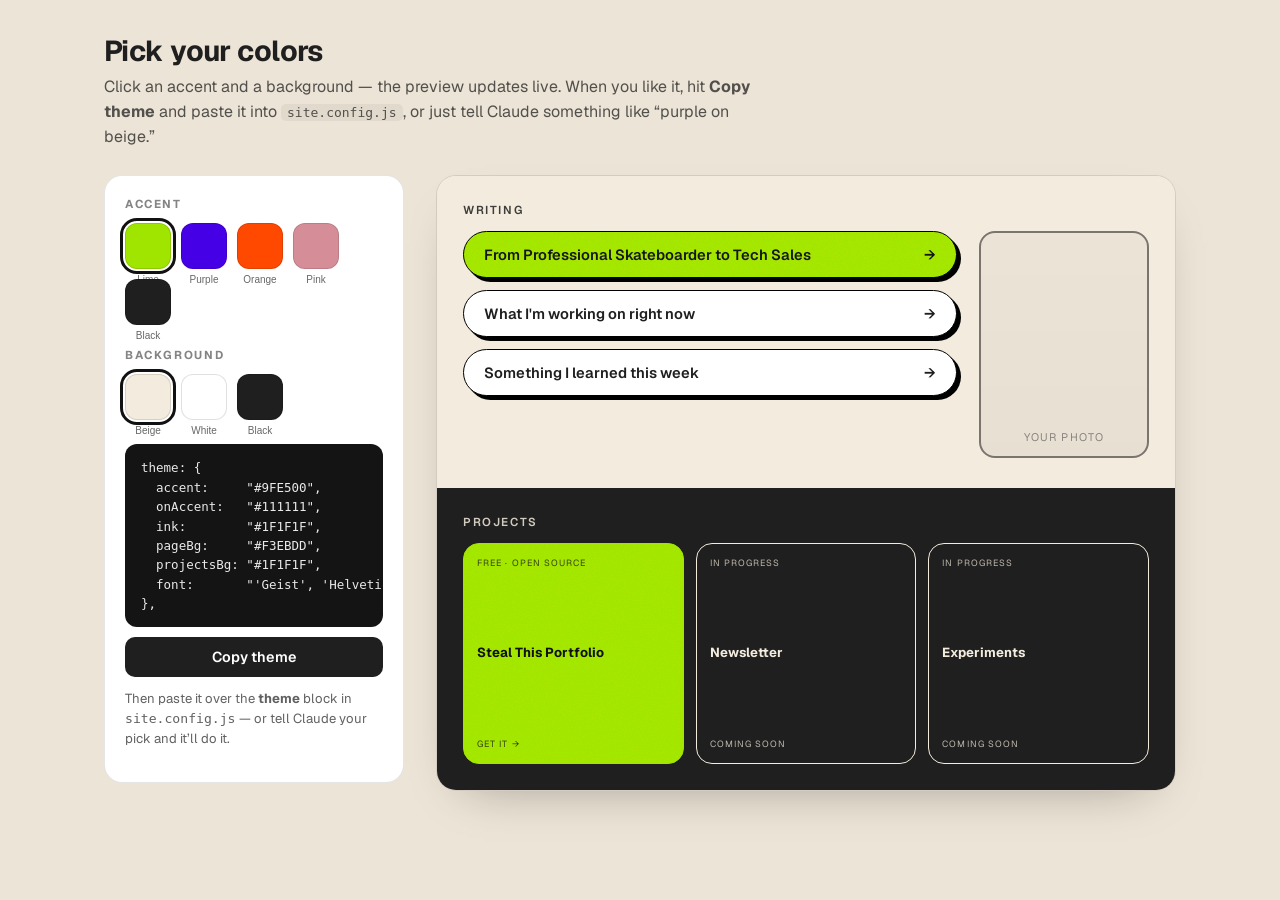
==== style-kit.html @ 737b5fc8 "Add self-contained style-kit.html color picker; skill references it Ships a click-to-preview color p" ====
<!DOCTYPE html>
<html lang="en">
<head>
<meta charset="utf-8">
<meta name="viewport" content="width=device-width, initial-scale=1">
<title>Pick your colors — Steal This Portfolio</title>
<style>
  @font-face{font-family:"Geist";src:url("assets/geist-sans.woff2") format("woff2");font-weight:100 900;font-display:swap}
  :root{
    --accent:#9FE500; --on-accent:#111111; --ink:#1F1F1F; --page-bg:#F3EBDD; --projects-bg:#1F1F1F;
    --grain:url("data:image/svg+xml,%3Csvg xmlns='http://www.w3.org/2000/svg' width='140' height='140'%3E%3Cfilter id='n'%3E%3CfeTurbulence type='fractalNoise' baseFrequency='0.8' numOctaves='2' stitchTiles='stitch'/%3E%3C/filter%3E%3Crect width='100%25' height='100%25' filter='url(%23n)'/%3E%3C/svg%3E");
  }
  *{box-sizing:border-box}
  body{margin:0;font-family:"Geist","Helvetica Neue",Helvetica,Arial,sans-serif;background:#ECE4D6;color:#1F1F1F;-webkit-font-smoothing:antialiased}
  .wrap{max-width:1120px;margin:0 auto;padding:32px 24px 64px}
  .head h1{font-size:1.8rem;letter-spacing:-.02em;margin:0 0 6px}
  .head p{margin:0 0 26px;max-width:60ch;opacity:.75;line-height:1.55}
  .head code{background:#00000010;padding:1px 6px;border-radius:5px}
  .layout{display:grid;grid-template-columns:300px 1fr;gap:32px;align-items:start}
  @media (max-width:820px){ .layout{grid-template-columns:1fr} }

  /* controls */
  .panel{background:#fff;border:1px solid #0000001a;border-radius:18px;padding:20px}
  .panel h3{font-size:.72rem;letter-spacing:.14em;text-transform:uppercase;opacity:.55;margin:0 0 12px}
  .panel h3:not(:first-child){margin-top:22px}
  .swatches{display:flex;gap:10px;flex-wrap:wrap}
  .sw{width:46px;height:46px;border-radius:12px;border:1px solid #0000001f;cursor:pointer;position:relative;transition:transform .12s ease}
  .sw:hover{transform:translateY(-2px)}
  .sw[aria-selected="true"]{outline:3px solid #111;outline-offset:2px}
  .sw span{position:absolute;top:100%;left:50%;transform:translateX(-50%);margin-top:6px;font-size:10px;white-space:nowrap;opacity:.6}
  .swrow{display:flex;gap:10px;flex-wrap:wrap;margin-bottom:18px}

  .out{margin-top:24px;background:#141414;color:#e9e9e9;border-radius:12px;padding:14px 16px;font-family:ui-monospace,SFMono-Regular,Menlo,monospace;font-size:12.5px;line-height:1.55;white-space:pre;overflow:auto}
  .copy{margin-top:10px;width:100%;padding:11px;border:none;border-radius:10px;background:#1F1F1F;color:#fff;font-family:inherit;font-size:.9rem;font-weight:600;cursor:pointer;transition:opacity .15s ease}
  .copy:hover{opacity:.85}
  .tell{margin-top:12px;font-size:.82rem;line-height:1.5;opacity:.7}
  .tell b{opacity:1}

  /* live preview — mirrors the real site */
  .preview{border-radius:20px;overflow:hidden;border:1px solid #0000001a;box-shadow:0 20px 50px -30px #0006}
  .pv-sec1{background:var(--page-bg);color:var(--ink);padding:26px 26px 30px}
  .pv-lab{font-size:.72rem;font-weight:600;letter-spacing:.14em;text-transform:uppercase;opacity:.85;margin:0 0 14px}
  .pv-hero{display:grid;grid-template-columns:1fr 170px;gap:22px;align-items:stretch}
  .pv-cards{display:flex;flex-direction:column;gap:12px}
  .pv-pill{background:#fff;color:#1F1F1F;border:1px solid #000;border-radius:999px;box-shadow:4px 4px 0 0 #000;padding:13px 20px;font-weight:600;font-size:.92rem;display:flex;justify-content:space-between;align-items:center}
  .pv-pill.hot{background:var(--accent);color:var(--on-accent);position:relative;overflow:hidden}
  .pv-pill.hot::after{content:"";position:absolute;inset:0;background:var(--grain);background-size:130px;mix-blend-mode:soft-light;opacity:.55}
  .pv-photo{border:2px solid #000;border-radius:16px;aspect-ratio:3/4;background:linear-gradient(#00000010,#00000018);display:flex;align-items:flex-end;justify-content:center;padding-bottom:12px;font-size:11px;letter-spacing:.1em;text-transform:uppercase;opacity:.5}
  .pv-sec2{background:var(--projects-bg);color:var(--page-bg);padding:26px}
  .pv-grid{display:grid;grid-template-columns:repeat(3,1fr);gap:12px;margin-top:12px}
  .pv-card{aspect-ratio:1/1;border:1px solid currentColor;border-radius:16px;padding:13px;display:flex;flex-direction:column;justify-content:space-between;font-size:11px}
  .pv-card .t{font-weight:700;font-size:.82rem;line-height:1.1}
  .pv-card.live{background:var(--accent);color:var(--on-accent);border-color:var(--accent);position:relative;overflow:hidden}
  .pv-card.live::after{content:"";position:absolute;inset:0;background:var(--grain);background-size:150px;mix-blend-mode:soft-light;opacity:.5}
  .pv-card.live *{position:relative;z-index:1}
  .pv-eyebrow{font-size:9px;letter-spacing:.12em;text-transform:uppercase;opacity:.75}
</style>
</head>
<body>
<div class="wrap">
  <div class="head">
    <h1>Pick your colors</h1>
    <p>Click an accent and a background — the preview updates live. When you like it, hit <b>Copy theme</b> and paste it into <code>site.config.js</code>, or just tell Claude something like “purple on beige.”</p>
  </div>

  <div class="layout">
    <div class="panel">
      <h3>Accent</h3>
      <div class="swrow" id="accents"></div>
      <h3>Background</h3>
      <div class="swrow" id="bgs"></div>
      <div class="out" id="out"></div>
      <button class="copy" id="copy">Copy theme</button>
      <p class="tell">Then paste it over the <b>theme</b> block in <code>site.config.js</code> — or tell Claude your pick and it’ll do it.</p>
    </div>

    <div class="preview">
      <div class="pv-sec1">
        <p class="pv-lab">Writing</p>
        <div class="pv-hero">
          <div class="pv-cards">
            <div class="pv-pill hot"><span>From Professional Skateboarder to Tech Sales</span><span>→</span></div>
            <div class="pv-pill"><span>What I'm working on right now</span><span>→</span></div>
            <div class="pv-pill"><span>Something I learned this week</span><span>→</span></div>
          </div>
          <div class="pv-photo">Your photo</div>
        </div>
      </div>
      <div class="pv-sec2">
        <p class="pv-lab">Projects</p>
        <div class="pv-grid">
          <div class="pv-card live"><span class="pv-eyebrow">Free · Open source</span><span class="t">Steal This Portfolio</span><span class="pv-eyebrow">Get it →</span></div>
          <div class="pv-card"><span class="pv-eyebrow">In progress</span><span class="t">Newsletter</span><span class="pv-eyebrow">Coming soon</span></div>
          <div class="pv-card"><span class="pv-eyebrow">In progress</span><span class="t">Experiments</span><span class="pv-eyebrow">Coming soon</span></div>
        </div>
      </div>
    </div>
  </div>
</div>

<script>
  const ACCENTS = [
    { name:"Lime",   accent:"#9FE500", on:"#111111" },
    { name:"Purple", accent:"#4600E5", on:"#FFFFFF" },
    { name:"Orange", accent:"#FF4800", on:"#FFFFFF" },
    { name:"Pink",   accent:"#D58E97", on:"#1F1F1F" },
    { name:"Black",  accent:"#1F1F1F", on:"#F3EBDD" },
  ];
  const BGS = [
    { name:"Beige", bg:"#F3EBDD", ink:"#1F1F1F", projects:"#1F1F1F" },
    { name:"White", bg:"#FFFFFF", ink:"#1F1F1F", projects:"#1F1F1F" },
    { name:"Black", bg:"#1F1F1F", ink:"#F3EBDD", projects:"#000000" },
  ];
  const FONT = "'Geist', 'Helvetica Neue', Helvetica, Arial, sans-serif";
  let ai = 0, bi = 0;
  const root = document.documentElement.style;

  function build(containerId, list, key, getColor, onPick){
    const c = document.getElementById(containerId);
    list.forEach((item, i) => {
      const b = document.createElement("button");
      b.className = "sw";
      b.style.background = getColor(item);
      b.title = item.name;
      b.innerHTML = '<span>' + item.name + '</span>';
      b.addEventListener("click", () => { onPick(i); render(); });
      c.appendChild(b);
    });
  }

  function render(){
    const a = ACCENTS[ai], b = BGS[bi];
    root.setProperty("--accent", a.accent);
    root.setProperty("--on-accent", a.on);
    root.setProperty("--page-bg", b.bg);
    root.setProperty("--ink", b.ink);
    root.setProperty("--projects-bg", b.projects);
    document.querySelectorAll("#accents .sw").forEach((el,i)=>el.setAttribute("aria-selected", i===ai));
    document.querySelectorAll("#bgs .sw").forEach((el,i)=>el.setAttribute("aria-selected", i===bi));
    document.getElementById("out").textContent =
`theme: {
  accent:     "${a.accent}",
  onAccent:   "${a.on}",
  ink:        "${b.ink}",
  pageBg:     "${b.bg}",
  projectsBg: "${b.projects}",
  font:       "${FONT}",
},`;
  }

  build("accents", ACCENTS, "a", it=>it.accent, i=>ai=i);
  build("bgs", BGS, "b", it=>it.bg, i=>bi=i);
  render();

  document.getElementById("copy").addEventListener("click", (e)=>{
    navigator.clipboard.writeText(document.getElementById("out").textContent).then(()=>{
      const btn = e.target; const t = btn.textContent;
      btn.textContent = "Copied ✓";
      setTimeout(()=>btn.textContent = t, 1400);
    }).catch(()=>{});
  });
</script>
</body>
</html>
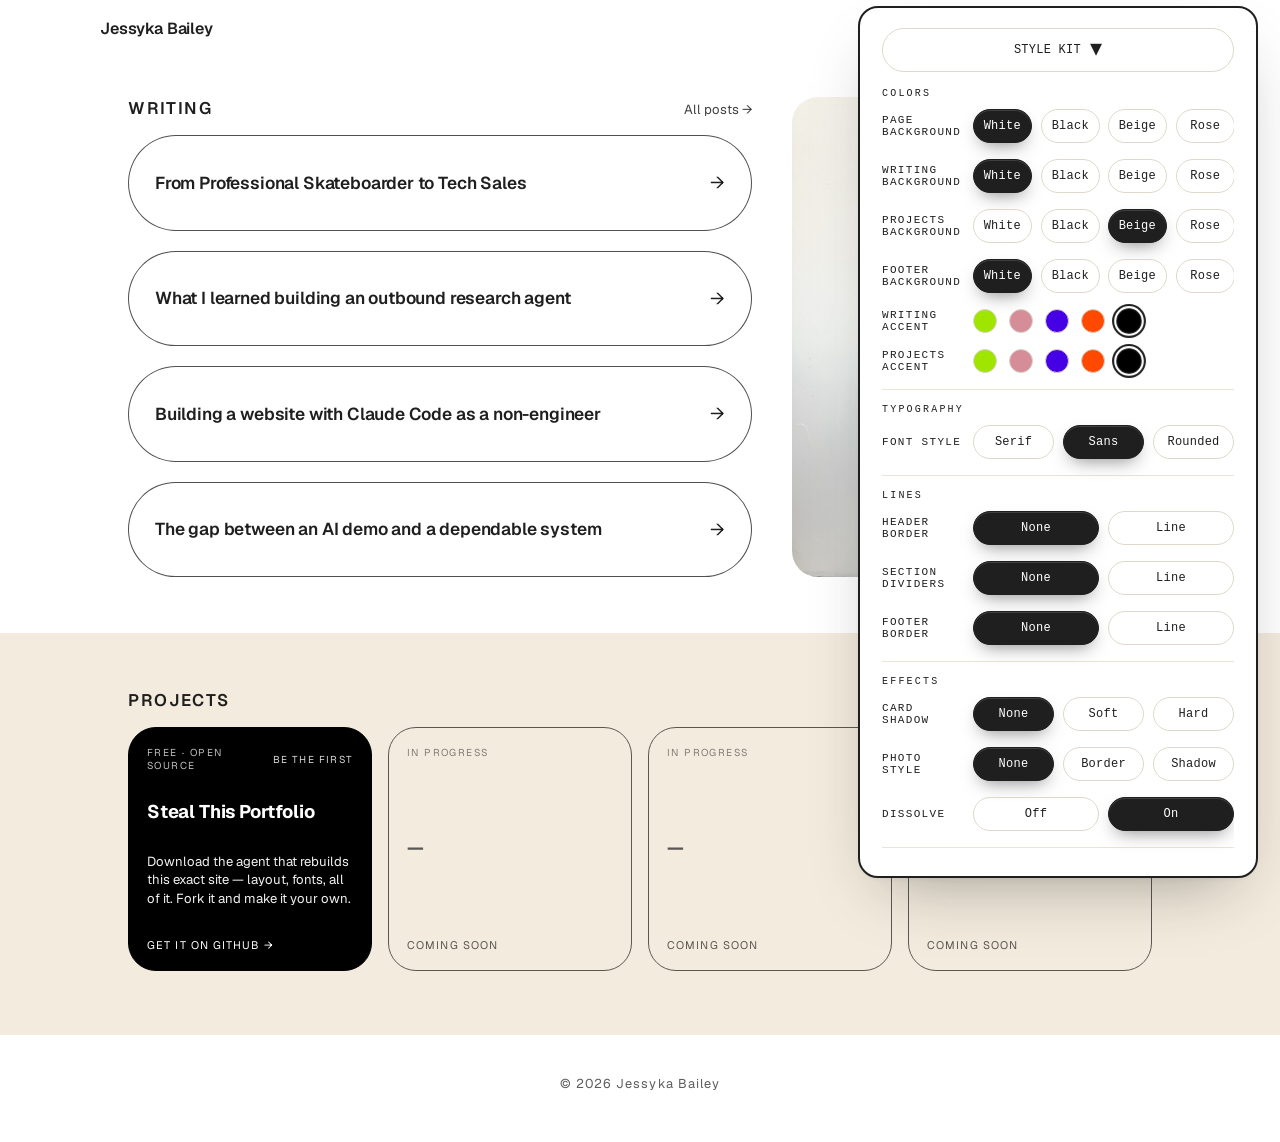
==== commit 435609c6: "Replace style-kit.html with the full Style Kit (matches the design lab) Ships the complete interacti" ====
--- a/style-kit.html
+++ b/style-kit.html
@@ -3,162 +3,434 @@
 <head>
 <meta charset="utf-8">
 <meta name="viewport" content="width=device-width, initial-scale=1">
-<title>Pick your colors — Steal This Portfolio</title>
-<style>
-  @font-face{font-family:"Geist";src:url("assets/geist-sans.woff2") format("woff2");font-weight:100 900;font-display:swap}
-  :root{
-    --accent:#9FE500; --on-accent:#111111; --ink:#1F1F1F; --page-bg:#F3EBDD; --projects-bg:#1F1F1F;
-    --grain:url("data:image/svg+xml,%3Csvg xmlns='http://www.w3.org/2000/svg' width='140' height='140'%3E%3Cfilter id='n'%3E%3CfeTurbulence type='fractalNoise' baseFrequency='0.8' numOctaves='2' stitchTiles='stitch'/%3E%3C/filter%3E%3Crect width='100%25' height='100%25' filter='url(%23n)'/%3E%3C/svg%3E");
-  }
-  *{box-sizing:border-box}
-  body{margin:0;font-family:"Geist","Helvetica Neue",Helvetica,Arial,sans-serif;background:#ECE4D6;color:#1F1F1F;-webkit-font-smoothing:antialiased}
-  .wrap{max-width:1120px;margin:0 auto;padding:32px 24px 64px}
-  .head h1{font-size:1.8rem;letter-spacing:-.02em;margin:0 0 6px}
-  .head p{margin:0 0 26px;max-width:60ch;opacity:.75;line-height:1.55}
-  .head code{background:#00000010;padding:1px 6px;border-radius:5px}
-  .layout{display:grid;grid-template-columns:300px 1fr;gap:32px;align-items:start}
-  @media (max-width:820px){ .layout{grid-template-columns:1fr} }
-
-  /* controls */
-  .panel{background:#fff;border:1px solid #0000001a;border-radius:18px;padding:20px}
-  .panel h3{font-size:.72rem;letter-spacing:.14em;text-transform:uppercase;opacity:.55;margin:0 0 12px}
-  .panel h3:not(:first-child){margin-top:22px}
-  .swatches{display:flex;gap:10px;flex-wrap:wrap}
-  .sw{width:46px;height:46px;border-radius:12px;border:1px solid #0000001f;cursor:pointer;position:relative;transition:transform .12s ease}
-  .sw:hover{transform:translateY(-2px)}
-  .sw[aria-selected="true"]{outline:3px solid #111;outline-offset:2px}
-  .sw span{position:absolute;top:100%;left:50%;transform:translateX(-50%);margin-top:6px;font-size:10px;white-space:nowrap;opacity:.6}
-  .swrow{display:flex;gap:10px;flex-wrap:wrap;margin-bottom:18px}
-
-  .out{margin-top:24px;background:#141414;color:#e9e9e9;border-radius:12px;padding:14px 16px;font-family:ui-monospace,SFMono-Regular,Menlo,monospace;font-size:12.5px;line-height:1.55;white-space:pre;overflow:auto}
-  .copy{margin-top:10px;width:100%;padding:11px;border:none;border-radius:10px;background:#1F1F1F;color:#fff;font-family:inherit;font-size:.9rem;font-weight:600;cursor:pointer;transition:opacity .15s ease}
-  .copy:hover{opacity:.85}
-  .tell{margin-top:12px;font-size:.82rem;line-height:1.5;opacity:.7}
-  .tell b{opacity:1}
-
-  /* live preview — mirrors the real site */
-  .preview{border-radius:20px;overflow:hidden;border:1px solid #0000001a;box-shadow:0 20px 50px -30px #0006}
-  .pv-sec1{background:var(--page-bg);color:var(--ink);padding:26px 26px 30px}
-  .pv-lab{font-size:.72rem;font-weight:600;letter-spacing:.14em;text-transform:uppercase;opacity:.85;margin:0 0 14px}
-  .pv-hero{display:grid;grid-template-columns:1fr 170px;gap:22px;align-items:stretch}
-  .pv-cards{display:flex;flex-direction:column;gap:12px}
-  .pv-pill{background:#fff;color:#1F1F1F;border:1px solid #000;border-radius:999px;box-shadow:4px 4px 0 0 #000;padding:13px 20px;font-weight:600;font-size:.92rem;display:flex;justify-content:space-between;align-items:center}
-  .pv-pill.hot{background:var(--accent);color:var(--on-accent);position:relative;overflow:hidden}
-  .pv-pill.hot::after{content:"";position:absolute;inset:0;background:var(--grain);background-size:130px;mix-blend-mode:soft-light;opacity:.55}
-  .pv-photo{border:2px solid #000;border-radius:16px;aspect-ratio:3/4;background:linear-gradient(#00000010,#00000018);display:flex;align-items:flex-end;justify-content:center;padding-bottom:12px;font-size:11px;letter-spacing:.1em;text-transform:uppercase;opacity:.5}
-  .pv-sec2{background:var(--projects-bg);color:var(--page-bg);padding:26px}
-  .pv-grid{display:grid;grid-template-columns:repeat(3,1fr);gap:12px;margin-top:12px}
-  .pv-card{aspect-ratio:1/1;border:1px solid currentColor;border-radius:16px;padding:13px;display:flex;flex-direction:column;justify-content:space-between;font-size:11px}
-  .pv-card .t{font-weight:700;font-size:.82rem;line-height:1.1}
-  .pv-card.live{background:var(--accent);color:var(--on-accent);border-color:var(--accent);position:relative;overflow:hidden}
-  .pv-card.live::after{content:"";position:absolute;inset:0;background:var(--grain);background-size:150px;mix-blend-mode:soft-light;opacity:.5}
-  .pv-card.live *{position:relative;z-index:1}
-  .pv-eyebrow{font-size:9px;letter-spacing:.12em;text-transform:uppercase;opacity:.75}
-</style>
+<title>Style Kit</title>
 </head>
 <body>
-<div class="wrap">
-  <div class="head">
-    <h1>Pick your colors</h1>
-    <p>Click an accent and a background — the preview updates live. When you like it, hit <b>Copy theme</b> and paste it into <code>site.config.js</code>, or just tell Claude something like “purple on beige.”</p>
-  </div>
-
-  <div class="layout">
-    <div class="panel">
-      <h3>Accent</h3>
-      <div class="swrow" id="accents"></div>
-      <h3>Background</h3>
-      <div class="swrow" id="bgs"></div>
-      <div class="out" id="out"></div>
-      <button class="copy" id="copy">Copy theme</button>
-      <p class="tell">Then paste it over the <b>theme</b> block in <code>site.config.js</code> — or tell Claude your pick and it’ll do it.</p>
-    </div>
-
-    <div class="preview">
-      <div class="pv-sec1">
-        <p class="pv-lab">Writing</p>
-        <div class="pv-hero">
-          <div class="pv-cards">
-            <div class="pv-pill hot"><span>From Professional Skateboarder to Tech Sales</span><span>→</span></div>
-            <div class="pv-pill"><span>What I'm working on right now</span><span>→</span></div>
-            <div class="pv-pill"><span>Something I learned this week</span><span>→</span></div>
+<style>
+  @font-face{font-family:"Geist";src:url([data-uri]) format("woff2");font-weight:100 900;font-style:normal;font-display:swap}
+  @font-face{font-family:"Lora";src:url([data-uri]) format("woff2");font-weight:400 700;font-style:normal;font-display:swap}
+
+  @font-face{font-family:"Nunito";src:url([data-uri]) format("woff2");font-weight:200 900;font-style:normal;font-display:swap}
+
+  #app{
+    --accent:#000000; --on:#ffffff; --accent-p:#000000; --on-p:#ffffff;
+    --s1bg:#FFFFFF; --s1tx:#1F1F1F;      /* Section 1 — Writing */
+    --s2bg:#F3EBDD; --s2tx:#1F1F1F;      /* Section 2 — Projects */
+    --pagebg:#FFFFFF; --pagetx:#1F1F1F;  /* Page (header sits on this) */
+    --fbg:#FFFFFF; --ftx:#1F1F1F;        /* Footer */
+    --font:"Geist","Helvetica Neue",Helvetica,Arial,sans-serif;
+    --tracking:0em;
+    --pill-shadow:none;
+    --pill-border:color-mix(in srgb, var(--s1tx) 78%, transparent);
+    --pill-hover-shadow:0 16px 40px -18px color-mix(in srgb, var(--accent) 65%, transparent);
+    --photo-border:none;
+    --photo-shadow:none;
+    --uimono:"SFMono-Regular",Menlo,Consolas,monospace;
+    --grain:url("data:image/svg+xml,%3Csvg xmlns='http://www.w3.org/2000/svg' width='140' height='140'%3E%3Cfilter id='n'%3E%3CfeTurbulence type='fractalNoise' baseFrequency='0.8' numOctaves='2' stitchTiles='stitch'/%3E%3C/filter%3E%3Crect width='100%25' height='100%25' filter='url(%23n)'/%3E%3C/svg%3E");
+    font-family:var(--font); letter-spacing:var(--tracking); -webkit-font-smoothing:antialiased; background:var(--pagebg);
+  }
+  #app[data-shadow="soft"]{ --pill-shadow:0 10px 26px -10px rgba(0,0,0,.42); }
+  #app[data-shadow="hard"]{ --pill-shadow:5px 5px 0 0 #000; --pill-border:#000; --pill-hover-shadow:7px 7px 0 0 #000; }
+  /* Writing section black: flip pill shadows to white so they stay visible */
+  #app[data-s1="#1F1F1F"][data-shadow="soft"]{ --pill-shadow:0 10px 26px -10px rgba(255,255,255,.55); --pill-border:#000; }
+  #app[data-s1="#1F1F1F"][data-shadow="hard"]{ --pill-shadow:5px 5px 0 0 #fff; --pill-border:#000; --pill-hover-shadow:7px 7px 0 0 #fff; }
+  /* keep the black stroke on hover too, so the shadow still reads */
+  #app[data-s1="#1F1F1F"]:not([data-shadow="off"]) .post:hover,
+  #app[data-s1="#1F1F1F"]:not([data-shadow="off"]) .post:focus-visible{ border-color:#000; }
+  #app[data-photo="border"]{ --photo-border:2px solid #000; }
+  #app[data-photo="shadow"]{ --photo-shadow:8px 8px 0 0 #000; --photo-border:2px solid #000; }
+  /* Writing section black: photo shadow flips white (black border stays as the stroke) */
+  #app[data-s1="#1F1F1F"][data-photo="shadow"]{ --photo-shadow:8px 8px 0 0 #fff; }
+  *{box-sizing:border-box}
+  html,body{margin:0}
+  #fx{position:fixed; inset:0; pointer-events:none; z-index:50}
+  .wrap{max-width:1080px; margin:0 auto; padding:0 28px}
+  @media (max-width:560px){ .wrap{padding:0 18px} .sec1{padding:20px 0 40px} .sec2{padding:40px 0 46px} .site-header{margin:4px} }
+
+  .sec{width:100%; transition:background .3s ease, color .3s ease}
+  .sec1{background:var(--s1bg); color:var(--s1tx); padding:10px 0 56px}
+  .sec2{background:var(--s2bg); color:var(--s2tx); padding:56px 0 64px}
+
+  .site-header{padding:18px 0; background:transparent; color:var(--pagetx); transition:color .3s ease}
+  #app[data-hdiv="line"] .site-header{border-bottom:1.5px solid #000}
+  .topbar{display:flex; align-items:center; justify-content:space-between; gap:16px; flex-wrap:wrap; padding:0}
+  .brand{font-weight:600; font-size:1rem; letter-spacing:-.01em; color:inherit; text-decoration:none}
+  .brand:hover{opacity:.65}
+  .nav{display:flex; gap:20px; flex-wrap:wrap}
+  .nav a{font-size:.9rem; color:inherit; text-decoration:none; opacity:.9}
+  .nav a:hover{opacity:1; text-decoration:underline; text-underline-offset:3px}
+  .nav a[aria-current]{opacity:.6}
+
+  .lab{font-size:1.05rem; font-weight:600; letter-spacing:.1em; text-transform:uppercase; opacity:1; margin:0}
+
+  .hero{display:grid; grid-template-columns:1fr 360px; gap:40px; align-items:stretch; padding:30px 0 0}
+  @media (max-width:760px){ .hero{grid-template-columns:1fr; gap:22px} .photo{order:-1} }
+
+  .writing{display:flex; flex-direction:column; min-height:100%}
+  .whead{display:flex; align-items:baseline; justify-content:space-between; margin-bottom:16px}
+  .whead .all{font-size:.82rem}
+  .all a{color:inherit; text-decoration:none; opacity:.85}
+  .all a:hover{opacity:1; text-decoration:underline; text-underline-offset:3px}
+
+  .cards{display:flex; flex-direction:column; gap:20px; flex:1}
+  .post{
+    position:relative; isolation:isolate; overflow:hidden; border-radius:999px;
+    flex:1; min-height:0; text-decoration:none;
+    background:#ffffff; color:#1F1F1F; border:1px solid var(--pill-border);
+    padding:15px 26px; display:flex; flex-direction:row; align-items:center; gap:14px;
+    box-shadow:var(--pill-shadow);
+    transition:transform .2s cubic-bezier(.3,.7,.3,1), background .2s cubic-bezier(.3,.7,.3,1), color .18s ease, border-color .18s ease, box-shadow .2s cubic-bezier(.3,.7,.3,1);
+  }
+  .post::before{content:""; position:absolute; inset:0; background:var(--grain); background-size:150px; mix-blend-mode:soft-light; opacity:0; z-index:0; pointer-events:none; transition:opacity .2s cubic-bezier(.3,.7,.3,1)}
+  .post > span{position:relative; z-index:1}
+  .post .t{flex:1; font-size:1.08rem; font-weight:600; letter-spacing:calc(-0.01em + var(--tracking)); line-height:1.18}
+  .post .arw{font-size:1.15rem; transition:transform .2s cubic-bezier(.3,.7,.3,1)}
+  .post:hover, .post:focus-visible{
+    background:var(--accent); color:var(--on); border-color:#1F1F1F;
+    transform:scale(1.02) translateY(-2px); box-shadow:var(--pill-hover-shadow); outline:none;
+    transition:transform .85s cubic-bezier(.22,1,.36,1), background .85s cubic-bezier(.22,1,.36,1), color .75s cubic-bezier(.22,1,.36,1), border-color .75s cubic-bezier(.22,1,.36,1), box-shadow .9s cubic-bezier(.22,1,.36,1);
+  }
+  .post:hover::before, .post:focus-visible::before{opacity:.6; transition:opacity .85s cubic-bezier(.22,1,.36,1)}
+  .post:hover .arw{transform:translateX(4px); transition:transform .85s cubic-bezier(.22,1,.36,1)}
+
+  .photo{overflow:hidden; border-radius:26px; aspect-ratio:3/4; border:var(--photo-border); box-shadow:var(--photo-shadow)}
+  .photo img{width:100%; height:100%; object-fit:cover; object-position:center 40%; display:block}
+  @media (max-width:760px){ .photo{aspect-ratio:4/5} }
+
+  .projgrid{display:grid; grid-template-columns:repeat(4,1fr); gap:16px; margin-top:0}
+  @media (max-width:760px){ .projgrid{grid-template-columns:repeat(2,1fr)} }
+  @media (max-width:440px){ .projgrid{grid-template-columns:1fr} }
+  .proj{
+    position:relative; isolation:isolate; overflow:hidden;
+    aspect-ratio:1/1; border-radius:28px; border:1px solid currentColor; text-decoration:none; color:inherit;
+    padding:18px; display:flex; flex-direction:column; justify-content:space-between;
+    transition:transform .2s cubic-bezier(.3,.7,.3,1), box-shadow .2s cubic-bezier(.3,.7,.3,1);
+  }
+  .proj > *{position:relative; z-index:1}
+  .proj:hover{transform:translateY(-6px) scale(1.02); box-shadow:0 22px 38px -16px rgba(0,0,0,.42); transition:transform .85s cubic-bezier(.22,1,.36,1), box-shadow .85s cubic-bezier(.22,1,.36,1)}
+  .proj .tag{font-size:10px; letter-spacing:.14em; text-transform:uppercase; opacity:.75}
+  .proj .ptop{display:flex; align-items:center; justify-content:space-between; gap:8px}
+  .proj .count{font-size:10px; letter-spacing:.12em; text-transform:uppercase; opacity:.85; white-space:nowrap}
+  .proj .pt{font-size:1.15rem; font-weight:700; letter-spacing:-.01em; line-height:1.12}
+  .proj .pd{font-size:.82rem; line-height:1.4; opacity:.95}
+  .proj .go{font-size:11px; letter-spacing:.1em; text-transform:uppercase}
+  .proj.live{background:var(--accent-p); border-color:var(--accent-p); color:var(--on-p)}
+  .proj.live::before{content:""; position:absolute; inset:0; background:var(--grain); background-size:160px; mix-blend-mode:soft-light; opacity:.5; z-index:0; pointer-events:none}
+  .proj.soon{border-style:solid; opacity:.72}
+  .proj.soon:hover{transform:translateY(-6px) scale(1.02); opacity:1; border-color:var(--accent-p); box-shadow:0 22px 38px -16px rgba(0,0,0,.28); transition:transform .85s cubic-bezier(.22,1,.36,1), box-shadow .85s cubic-bezier(.22,1,.36,1), opacity .4s ease, border-color .4s ease}
+
+  .foot{padding:40px 0 50px; text-align:center; background:var(--fbg); color:var(--ftx); transition:background .3s ease, color .3s ease}
+  .foot p{margin:0; font-size:.8rem; letter-spacing:.08em; opacity:.72}
+  #app[data-fdiv="line"] .foot{border-top:1.5px solid #000}
+
+  /* ===== Style Kit panel ===== */
+  .chip{position:fixed; right:22px; bottom:22px; z-index:60; display:flex; flex-direction:column; gap:16px;
+    background:#ffffff; color:#1F1F1F; border:2px solid #1F1F1F; border-radius:20px; padding:20px 22px;
+    box-shadow:0 28px 64px -28px rgba(31,31,31,.42), 0 3px 10px -6px rgba(31,31,31,.16);
+    font-family:var(--uimono); width:400px; max-width:calc(100vw - 40px)}
+  .chip-title{font-size:10px; letter-spacing:.24em; text-transform:uppercase; color:#a8a190; margin:-2px 0 -4px}
+  .chip-group{font-size:10px; letter-spacing:.22em; text-transform:uppercase; color:#1F1F1F; padding-top:14px; border-top:1px solid #ece4d3; margin-bottom:-6px}
+  .chip-head{display:flex; align-items:center; justify-content:center; gap:9px; width:100%; background:transparent; border:0; cursor:pointer; font-family:var(--uimono); font-size:11px; letter-spacing:.22em; text-transform:uppercase; color:#1F1F1F; padding:0}
+  .chip-head .chev{font-size:24px; line-height:1; transition:transform .25s ease}
+  .chip-body{display:flex; flex-direction:column; gap:16px; overflow:auto; max-height:calc(100vh - 132px)}
+  .chip-export{display:flex; flex-direction:column; gap:9px; padding-top:14px; border-top:1px solid #ece4d3}
+  .chip-export button{font-family:var(--uimono); font-size:12px; letter-spacing:.06em; color:#fff; background:#1F1F1F; border:0; cursor:pointer; padding:10px 0; border-radius:100px}
+  .chip-export button:hover{background:#000}
+  .chip-export textarea{display:none; width:100%; height:150px; font-family:var(--uimono); font-size:11px; line-height:1.6; color:#1F1F1F; border:1px solid #d9d3c7; border-radius:10px; padding:9px; resize:none}
+  .chip-export.show textarea{display:block}
+  .chip.collapsed{gap:0}
+  .chip.collapsed .chip-body{display:none}
+  .chip.collapsed .chip-head .chev{transform:rotate(-90deg)}
+  .chip .grp{display:grid; grid-template-columns:82px repeat(3,1fr); align-items:center; column-gap:9px}
+  .chip .grp.accent{grid-template-columns:82px 1fr}
+  .chip .k{font-size:11px; letter-spacing:.12em; text-transform:uppercase; color:#1F1F1F}
+  .chip button{font-family:var(--uimono); font-size:12px; letter-spacing:.02em; color:#1F1F1F; background:transparent;
+    border:1px solid #ded8cb; cursor:pointer; padding:9px 0; border-radius:100px; text-align:center; white-space:nowrap; will-change:transform;
+    transition:background .22s cubic-bezier(.2,.7,.2,1), color .22s ease, border-color .22s ease, box-shadow .22s cubic-bezier(.2,.7,.2,1), transform .12s cubic-bezier(.2,.7,.2,1)}
+  .chip button:hover{border-color:#bcb5a5; background:#faf8f3}
+  .chip button:active{transform:scale(.955)}
+  .chip button[aria-pressed="true"]{background:#1F1F1F; color:#ffffff; border-color:#1F1F1F;
+    box-shadow:0 8px 18px -7px rgba(31,31,31,.55), inset 0 1px 0 rgba(255,255,255,.14)}
+  .chip button[aria-pressed="true"]:hover{background:#151515; border-color:#151515}
+  .chip button:focus-visible{outline:2px solid #1F1F1F; outline-offset:2px}
+  /* accent swatches */
+  .sws{display:flex; gap:12px; align-items:center; flex-wrap:wrap}
+  .chip .sw{width:24px; height:24px; padding:0; border-radius:50%; border:1px solid #d9d3c7; background:var(--c); cursor:pointer;
+    transition:transform .16s cubic-bezier(.2,.7,.2,1), box-shadow .16s cubic-bezier(.2,.7,.2,1)}
+  .chip .sw:hover{transform:scale(1.12); background:var(--c)}
+  .chip .sw:active{transform:scale(.92)}
+  .chip .sw[aria-pressed="true"]{transform:scale(1.06); background:var(--c); box-shadow:0 0 0 2px #fff, 0 0 0 4px #1F1F1F}
+  .chip .sw:focus-visible{outline:2px solid #1F1F1F; outline-offset:3px}
+  .chip .grp.divider, .chip .grp.two{grid-template-columns:82px repeat(2,1fr)}
+  .chip .grp.four{grid-template-columns:82px repeat(4,1fr)}
+
+  /* section divider line — always black */
+  #app[data-divider="line"] .sec2{border-top:1.5px solid #000000}
+
+  @media (prefers-reduced-motion:reduce){ *{transition:none !important} }
+</style>
+
+<div id="app" data-divider="off" data-shadow="off" data-photo="none" data-s1="#FFFFFF" data-s2="#F3EBDD" data-page="#FFFFFF" data-f="#FFFFFF" data-hdiv="off" data-fdiv="off" data-dissolve="on">
+  <canvas id="fx" aria-hidden="true"></canvas>
+  <header class="site-header">
+    <div class="wrap topbar">
+      <a class="brand" href="#" aria-label="Jessyka Bailey — home">Jessyka Bailey</a>
+      <nav class="nav">
+        <a href="#" aria-current="page">Home</a><a href="#">Blog</a><a href="#">Projects</a>
+      </nav>
+    </div>
+  </header>
+
+  <section class="sec sec1">
+    <div class="wrap">
+      <div class="hero">
+        <div class="writing">
+          <div class="whead">
+            <p class="lab">Writing</p>
+            <span class="all"><a href="#">All posts →</a></span>
           </div>
-          <div class="pv-photo">Your photo</div>
+          <div class="cards">
+            <a class="post" href="#"><span class="t">From Professional Skateboarder to Tech Sales</span><span class="arw">→</span></a>
+            <a class="post" href="#"><span class="t">What I learned building an outbound research agent</span><span class="arw">→</span></a>
+            <a class="post" href="#"><span class="t">Building a website with Claude Code as a non-engineer</span><span class="arw">→</span></a>
+            <a class="post" href="#"><span class="t">The gap between an AI demo and a dependable system</span><span class="arw">→</span></a>
+          </div>
         </div>
+
+        <figure class="photo" style="margin:0">
+          <img src="[data-uri]" alt="Jessyka Bailey leaning against a white wall">
+        </figure>
       </div>
-      <div class="pv-sec2">
-        <p class="pv-lab">Projects</p>
-        <div class="pv-grid">
-          <div class="pv-card live"><span class="pv-eyebrow">Free · Open source</span><span class="t">Steal This Portfolio</span><span class="pv-eyebrow">Get it →</span></div>
-          <div class="pv-card"><span class="pv-eyebrow">In progress</span><span class="t">Newsletter</span><span class="pv-eyebrow">Coming soon</span></div>
-          <div class="pv-card"><span class="pv-eyebrow">In progress</span><span class="t">Experiments</span><span class="pv-eyebrow">Coming soon</span></div>
-        </div>
+    </div>
+  </section>
+
+  <section class="sec sec2">
+    <div class="wrap">
+      <div class="whead">
+        <p class="lab">Projects</p>
+        <span class="all"><a href="#">All projects →</a></span>
       </div>
+      <div class="projgrid">
+        <a class="proj live" href="https://github.com/jbailey28/steal-this-portfolio" target="_blank" rel="noopener">
+          <span class="ptop">
+            <span class="tag">Free · Open source</span>
+            <span class="count" id="stealCount">Be the first</span>
+          </span>
+          <span class="pt">Steal This Portfolio</span>
+          <span class="pd">Download the agent that rebuilds this exact site — layout, fonts, all of it. Fork it and make it your own.</span>
+          <span class="go">Get it on GitHub →</span>
+        </a>
+        <span class="proj soon"><span class="tag">In progress</span><span class="pt">—</span><span class="go">Coming soon</span></span>
+        <span class="proj soon"><span class="tag">In progress</span><span class="pt">—</span><span class="go">Coming soon</span></span>
+        <span class="proj soon"><span class="tag">In progress</span><span class="pt">—</span><span class="go">Coming soon</span></span>
+      </div>
+    </div>
+  </section>
+
+  <footer class="foot"><p>© 2026 Jessyka Bailey</p></footer>
+
+  <div class="chip" role="group" aria-label="Style Kit">
+    <button class="chip-head" type="button" aria-expanded="true"><span>Style Kit</span><span class="chev" aria-hidden="true">▾</span></button>
+    <div class="chip-body">
+    <div class="chip-group" style="border-top:none;padding-top:0">Colors</div>
+    <div class="grp four"><span class="k">Page Background</span>
+      <button data-k="page" data-bg="#FFFFFF" data-tx="#1F1F1F" aria-pressed="true">White</button>
+      <button data-k="page" data-bg="#1F1F1F" data-tx="#F3EBDD" aria-pressed="false">Black</button>
+      <button data-k="page" data-bg="#F3EBDD" data-tx="#1F1F1F" aria-pressed="false">Beige</button>
+      <button data-k="page" data-bg="#D58E97" data-tx="#1F1F1F" aria-pressed="false">Rose</button>
+    </div>
+    <div class="grp four"><span class="k">Writing Background</span>
+      <button data-k="s1" data-bg="#FFFFFF" data-tx="#1F1F1F" aria-pressed="true">White</button>
+      <button data-k="s1" data-bg="#1F1F1F" data-tx="#F3EBDD" aria-pressed="false">Black</button>
+      <button data-k="s1" data-bg="#F3EBDD" data-tx="#1F1F1F" aria-pressed="false">Beige</button>
+      <button data-k="s1" data-bg="#D58E97" data-tx="#1F1F1F" aria-pressed="false">Rose</button>
+    </div>
+    <div class="grp four"><span class="k">Projects Background</span>
+      <button data-k="s2" data-bg="#FFFFFF" data-tx="#1F1F1F" aria-pressed="false">White</button>
+      <button data-k="s2" data-bg="#1F1F1F" data-tx="#F3EBDD" aria-pressed="false">Black</button>
+      <button data-k="s2" data-bg="#F3EBDD" data-tx="#1F1F1F" aria-pressed="true">Beige</button>
+      <button data-k="s2" data-bg="#D58E97" data-tx="#1F1F1F" aria-pressed="false">Rose</button>
+    </div>
+    <div class="grp four"><span class="k">Footer Background</span>
+      <button data-k="f" data-bg="#FFFFFF" data-tx="#1F1F1F" aria-pressed="true">White</button>
+      <button data-k="f" data-bg="#1F1F1F" data-tx="#F3EBDD" aria-pressed="false">Black</button>
+      <button data-k="f" data-bg="#F3EBDD" data-tx="#1F1F1F" aria-pressed="false">Beige</button>
+      <button data-k="f" data-bg="#D58E97" data-tx="#1F1F1F" aria-pressed="false">Rose</button>
+    </div>
+    <div class="grp accent"><span class="k">Writing Accent</span>
+      <div class="sws" role="group" aria-label="Writing accent color">
+        <button class="sw" data-k="accent" data-v="#9FE500" data-on="#111111" style="--c:#9FE500" aria-label="Lime" aria-pressed="false"></button>
+        <button class="sw" data-k="accent" data-v="#D58E97" data-on="#1F1F1F" style="--c:#D58E97" aria-label="Rose" aria-pressed="false"></button>
+        <button class="sw" data-k="accent" data-v="#4600E5" data-on="#ffffff" style="--c:#4600E5" aria-label="Purple" aria-pressed="false"></button>
+        <button class="sw" data-k="accent" data-v="#FF4800" data-on="#111111" style="--c:#FF4800" aria-label="Orange" aria-pressed="false"></button>
+        <button class="sw" data-k="accent" data-v="#000000" data-on="#ffffff" style="--c:#000000" aria-label="Black" aria-pressed="true"></button>
+      </div>
+    </div>
+    <div class="grp accent"><span class="k">Projects Accent</span>
+      <div class="sws" role="group" aria-label="Projects accent color">
+        <button class="sw" data-k="accentp" data-v="#9FE500" data-on="#111111" style="--c:#9FE500" aria-label="Lime" aria-pressed="false"></button>
+        <button class="sw" data-k="accentp" data-v="#D58E97" data-on="#1F1F1F" style="--c:#D58E97" aria-label="Rose" aria-pressed="false"></button>
+        <button class="sw" data-k="accentp" data-v="#4600E5" data-on="#ffffff" style="--c:#4600E5" aria-label="Purple" aria-pressed="false"></button>
+        <button class="sw" data-k="accentp" data-v="#FF4800" data-on="#111111" style="--c:#FF4800" aria-label="Orange" aria-pressed="false"></button>
+        <button class="sw" data-k="accentp" data-v="#000000" data-on="#ffffff" style="--c:#000000" aria-label="Black" aria-pressed="true"></button>
+      </div>
+    </div>
+
+    <div class="chip-group">Typography</div>
+    <div class="grp"><span class="k">Font Style</span>
+      <button data-k="font" data-v="lora" aria-pressed="false">Serif</button>
+      <button data-k="font" data-v="geist" aria-pressed="true">Sans</button>
+      <button data-k="font" data-v="nunito" aria-pressed="false">Rounded</button>
+    </div>
+
+    <div class="chip-group">Lines</div>
+    <div class="grp two"><span class="k">Header Border</span>
+      <button data-k="hdiv" data-v="off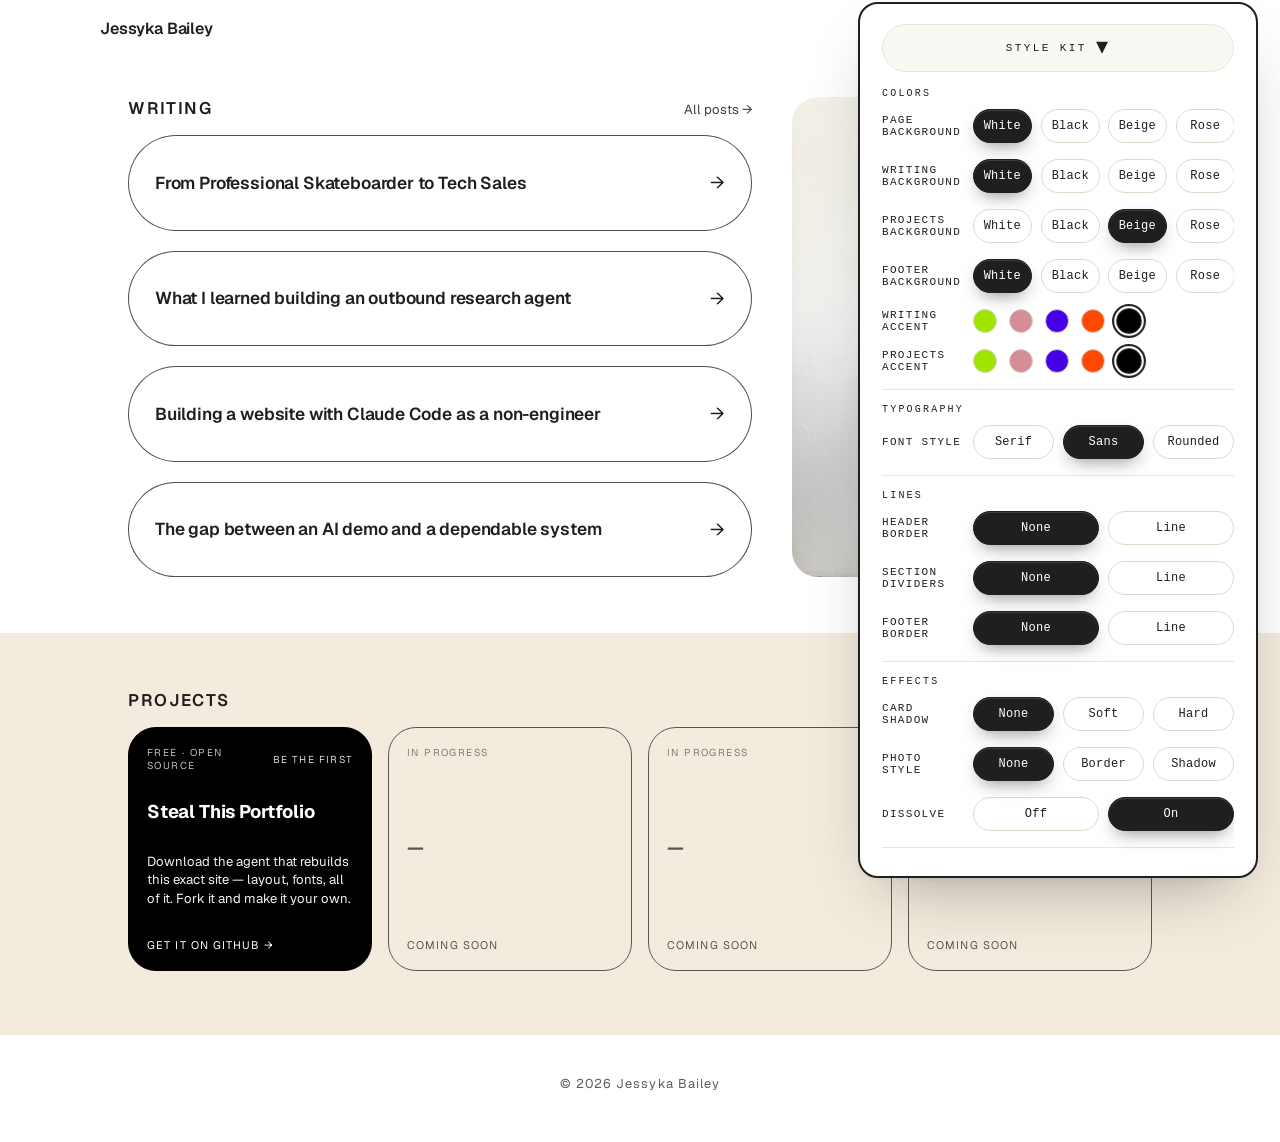
==== commit 296a00d8: "Style Kit: closed by default on a phone, and a header that reads as a button On a phone the panel op" ====
--- a/style-kit.html
+++ b/style-kit.html
@@ -130,9 +130,13 @@
     font-family:var(--uimono); width:400px; max-width:calc(100vw - 40px)}
   .chip-title{font-size:10px; letter-spacing:.24em; text-transform:uppercase; color:#a8a190; margin:-2px 0 -4px}
   .chip-group{font-size:10px; letter-spacing:.22em; text-transform:uppercase; color:#1F1F1F; padding-top:14px; border-top:1px solid #ece4d3; margin-bottom:-6px}
-  .chip-head{display:flex; align-items:center; justify-content:center; gap:9px; width:100%; background:transparent; border:0; cursor:pointer; font-family:var(--uimono); font-size:11px; letter-spacing:.22em; text-transform:uppercase; color:#1F1F1F; padding:0}
+  /* .chip-head has to out-rank .chip button, which sets a transparent
+     background for every control in the panel. */
+  .chip .chip-head{display:flex; align-items:center; justify-content:center; gap:9px; width:100%; background:#faf8f3; border:1px solid #ece4d3; border-radius:100px; cursor:pointer; font-family:var(--uimono); font-size:11px; letter-spacing:.22em; text-transform:uppercase; color:#1F1F1F; padding:11px 14px; min-height:44px}
+  .chip .chip-head:hover{background:#f3efe4; border-color:#ded8cb}
+  .chip .chip-head:focus-visible{outline:2px solid #1F1F1F; outline-offset:2px}
   .chip-head .chev{font-size:24px; line-height:1; transition:transform .25s ease}
-  .chip-body{display:flex; flex-direction:column; gap:16px; overflow:auto; max-height:calc(100vh - 132px)}
+  .chip-body{display:flex; flex-direction:column; gap:16px; overflow:auto; max-height:calc(100dvh - 132px); -webkit-overflow-scrolling:touch}
   .chip-export{display:flex; flex-direction:column; gap:9px; padding-top:14px; border-top:1px solid #ece4d3}
   .chip-export button{font-family:var(--uimono); font-size:12px; letter-spacing:.06em; color:#fff; background:#1F1F1F; border:0; cursor:pointer; padding:10px 0; border-radius:100px}
   .chip-export button:hover{background:#000}
@@ -164,6 +168,22 @@
   .chip .grp.divider, .chip .grp.two{grid-template-columns:82px repeat(2,1fr)}
   .chip .grp.four{grid-template-columns:82px repeat(4,1fr)}
 
+  /* ---- the panel on a phone -------------------------------------------------
+     It exists to restyle the page, so it must not cover the page. Full width at
+     the bottom, never more than two thirds tall, and dvh rather than vh because
+     iOS counts the URL bar out of vh and pushes the top of a tall element off
+     the screen. */
+  @media (max-width:640px){
+    .chip{left:10px; right:10px; bottom:10px; width:auto; max-width:none;
+          padding:14px 16px; gap:12px; border-radius:22px}
+    .chip-body{max-height:58dvh}
+    .chip .chip-head{font-size:12px}
+    .chip .grp{grid-template-columns:74px repeat(3,1fr); column-gap:7px}
+    .chip .grp.divider, .chip .grp.two{grid-template-columns:74px repeat(2,1fr)}
+    .chip .grp.four{grid-template-columns:74px repeat(4,1fr)}
+    .chip .k{font-size:10px; letter-spacing:.08em}
+  }
+
   /* section divider line — always black */
   #app[data-divider="line"] .sec2{border-top:1.5px solid #000000}
 
@@ -340,7 +360,15 @@
   });
 
   const chip=document.querySelector(".chip"), head=document.querySelector(".chip-head");
-  head.addEventListener("click", ()=>{ const c=chip.classList.toggle("collapsed"); head.setAttribute("aria-expanded", String(!c)); });
+  const setOpen = open => {
+    chip.classList.toggle("collapsed", !open);
+    head.setAttribute("aria-expanded", String(open));
+  };
+  head.addEventListener("click", ()=> setOpen(chip.classList.contains("collapsed")));
+  // On a phone the panel would otherwise open on top of the page it is there to
+  // restyle, with nothing on screen that reads as a way out of it.
+  if (window.matchMedia("(max-width:640px)").matches) setOpen(false);
+  document.addEventListener("keydown", e => { if (e.key === "Escape") setOpen(false); });
 
   // Live "taken" counter from the GitHub repo's fork count.
   // (Blocked by CSP inside the claude.ai preview; runs on the real site.)
